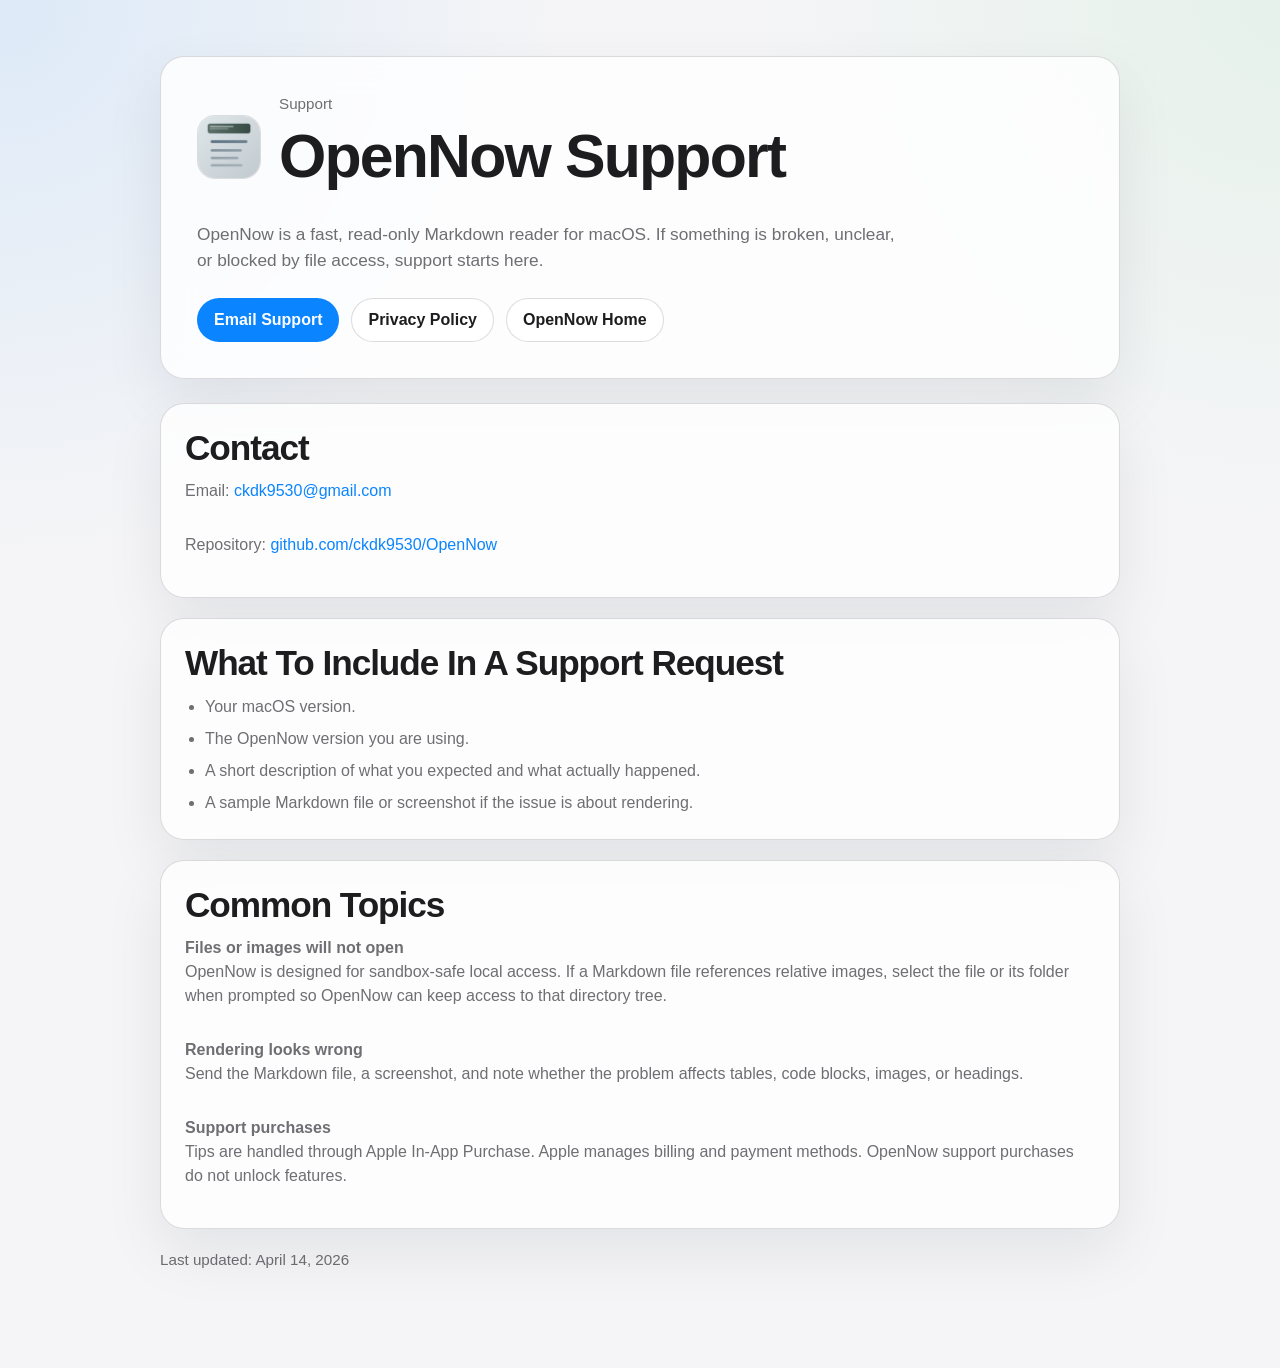
==== docs/support/index.html @ 99e17830 "docs: add app store support pages" ====
<!DOCTYPE html>
<html lang="en">
<head>
  <meta charset="utf-8">
  <meta name="viewport" content="width=device-width, initial-scale=1">
  <title>OpenNow Support</title>
  <meta name="description" content="Support information for OpenNow.">
  <link rel="stylesheet" href="../site.css">
</head>
<body>
  <main class="page">
    <section class="card hero">
      <div class="hero-top">
        <div class="app-icon">
          <img src="../open-now-icon-draft-v20-128.png" alt="OpenNow icon">
        </div>
        <div>
          <p class="eyebrow">Support</p>
          <h1>OpenNow Support</h1>
        </div>
      </div>
      <p class="lede">
        OpenNow is a fast, read-only Markdown reader for macOS. If something is broken, unclear,
        or blocked by file access, support starts here.
      </p>
      <div class="actions">
        <a class="button primary" href="mailto:ckdk9530@gmail.com">Email Support</a>
        <a class="button" href="../privacy/">Privacy Policy</a>
        <a class="button" href="../">OpenNow Home</a>
      </div>
    </section>

    <section class="section card panel">
      <h2>Contact</h2>
      <div class="stack muted">
        <p>Email: <a href="mailto:ckdk9530@gmail.com">ckdk9530@gmail.com</a></p>
        <p>Repository: <a href="https://github.com/ckdk9530/OpenNow">github.com/ckdk9530/OpenNow</a></p>
      </div>
    </section>

    <section class="section card panel">
      <h2>What To Include In A Support Request</h2>
      <ul class="muted">
        <li>Your macOS version.</li>
        <li>The OpenNow version you are using.</li>
        <li>A short description of what you expected and what actually happened.</li>
        <li>A sample Markdown file or screenshot if the issue is about rendering.</li>
      </ul>
    </section>

    <section class="section card panel">
      <h2>Common Topics</h2>
      <div class="stack muted">
        <p><strong>Files or images will not open</strong><br>OpenNow is designed for sandbox-safe local access. If a Markdown file references relative images, select the file or its folder when prompted so OpenNow can keep access to that directory tree.</p>
        <p><strong>Rendering looks wrong</strong><br>Send the Markdown file, a screenshot, and note whether the problem affects tables, code blocks, images, or headings.</p>
        <p><strong>Support purchases</strong><br>Tips are handled through Apple In-App Purchase. Apple manages billing and payment methods. OpenNow support purchases do not unlock features.</p>
      </div>
    </section>

    <p class="footer">Last updated: April 14, 2026</p>
  </main>
</body>
</html>
---- docs/site.css ----
:root {
  color-scheme: light dark;
  --bg: #f5f5f7;
  --card: rgba(255, 255, 255, 0.8);
  --text: #1d1d1f;
  --muted: #6e6e73;
  --line: rgba(60, 60, 67, 0.18);
  --accent: #0a84ff;
  --shadow: 0 24px 60px rgba(15, 23, 42, 0.08);
  --radius: 24px;
}

@media (prefers-color-scheme: dark) {
  :root {
    --bg: #111214;
    --card: rgba(28, 28, 30, 0.86);
    --text: #f5f5f7;
    --muted: #a1a1a6;
    --line: rgba(84, 84, 88, 0.45);
    --accent: #4da3ff;
    --shadow: 0 24px 60px rgba(0, 0, 0, 0.28);
  }
}

* {
  box-sizing: border-box;
}

html {
  font: 16px/1.5 -apple-system, BlinkMacSystemFont, "SF Pro Text", "Helvetica Neue", sans-serif;
  background: var(--bg);
  color: var(--text);
}

body {
  margin: 0;
  min-height: 100vh;
  background:
    radial-gradient(circle at top left, rgba(10, 132, 255, 0.10), transparent 30%),
    radial-gradient(circle at top right, rgba(52, 199, 89, 0.08), transparent 28%),
    var(--bg);
}

a {
  color: var(--accent);
  text-decoration: none;
}

a:hover {
  text-decoration: underline;
}

.page {
  width: min(960px, calc(100vw - 32px));
  margin: 0 auto;
  padding: 56px 0 80px;
}

.card {
  background: var(--card);
  border: 1px solid var(--line);
  border-radius: var(--radius);
  box-shadow: var(--shadow);
  backdrop-filter: blur(24px);
}

.hero {
  padding: 36px;
}

.hero-top {
  display: flex;
  align-items: center;
  gap: 18px;
  margin-bottom: 20px;
}

.app-icon {
  width: 64px;
  height: 64px;
  border-radius: 18px;
  border: 1px solid var(--line);
  overflow: hidden;
  flex: 0 0 auto;
  background: rgba(255, 255, 255, 0.7);
}

.app-icon img {
  display: block;
  width: 100%;
  height: 100%;
}

.eyebrow {
  margin: 0 0 6px;
  color: var(--muted);
  font-size: 0.95rem;
}

h1, h2, h3 {
  margin: 0 0 12px;
  line-height: 1.12;
  letter-spacing: -0.03em;
}

h1 {
  font-size: clamp(2.2rem, 5vw, 3.8rem);
}

h2 {
  font-size: clamp(1.65rem, 3vw, 2.2rem);
}

h3 {
  font-size: 1.1rem;
}

p {
  margin: 0 0 16px;
}

.lede {
  max-width: 700px;
  font-size: 1.08rem;
  color: var(--muted);
}

.actions {
  display: flex;
  flex-wrap: wrap;
  gap: 12px;
  margin-top: 24px;
}

.button {
  display: inline-flex;
  align-items: center;
  justify-content: center;
  min-height: 44px;
  padding: 0 16px;
  border-radius: 999px;
  border: 1px solid var(--line);
  background: rgba(255, 255, 255, 0.72);
  color: var(--text);
  font-weight: 600;
}

.button.primary {
  background: var(--accent);
  border-color: transparent;
  color: white;
}

@media (prefers-color-scheme: dark) {
  .button {
    background: rgba(58, 58, 60, 0.8);
  }
}

.grid {
  display: grid;
  grid-template-columns: repeat(auto-fit, minmax(240px, 1fr));
  gap: 16px;
  margin-top: 20px;
}

.panel {
  padding: 24px;
}

.muted {
  color: var(--muted);
}

.list,
.stack {
  display: grid;
  gap: 14px;
}

.section {
  margin-top: 24px;
}

.section + .section {
  margin-top: 20px;
}

.footer {
  margin-top: 20px;
  color: var(--muted);
  font-size: 0.95rem;
}

.inline-code {
  display: inline-block;
  padding: 2px 8px;
  border-radius: 999px;
  background: rgba(120, 120, 128, 0.12);
  font-family: ui-monospace, SFMono-Regular, Menlo, Monaco, monospace;
  font-size: 0.92em;
}

ul {
  margin: 0;
  padding-left: 20px;
}

li + li {
  margin-top: 8px;
}
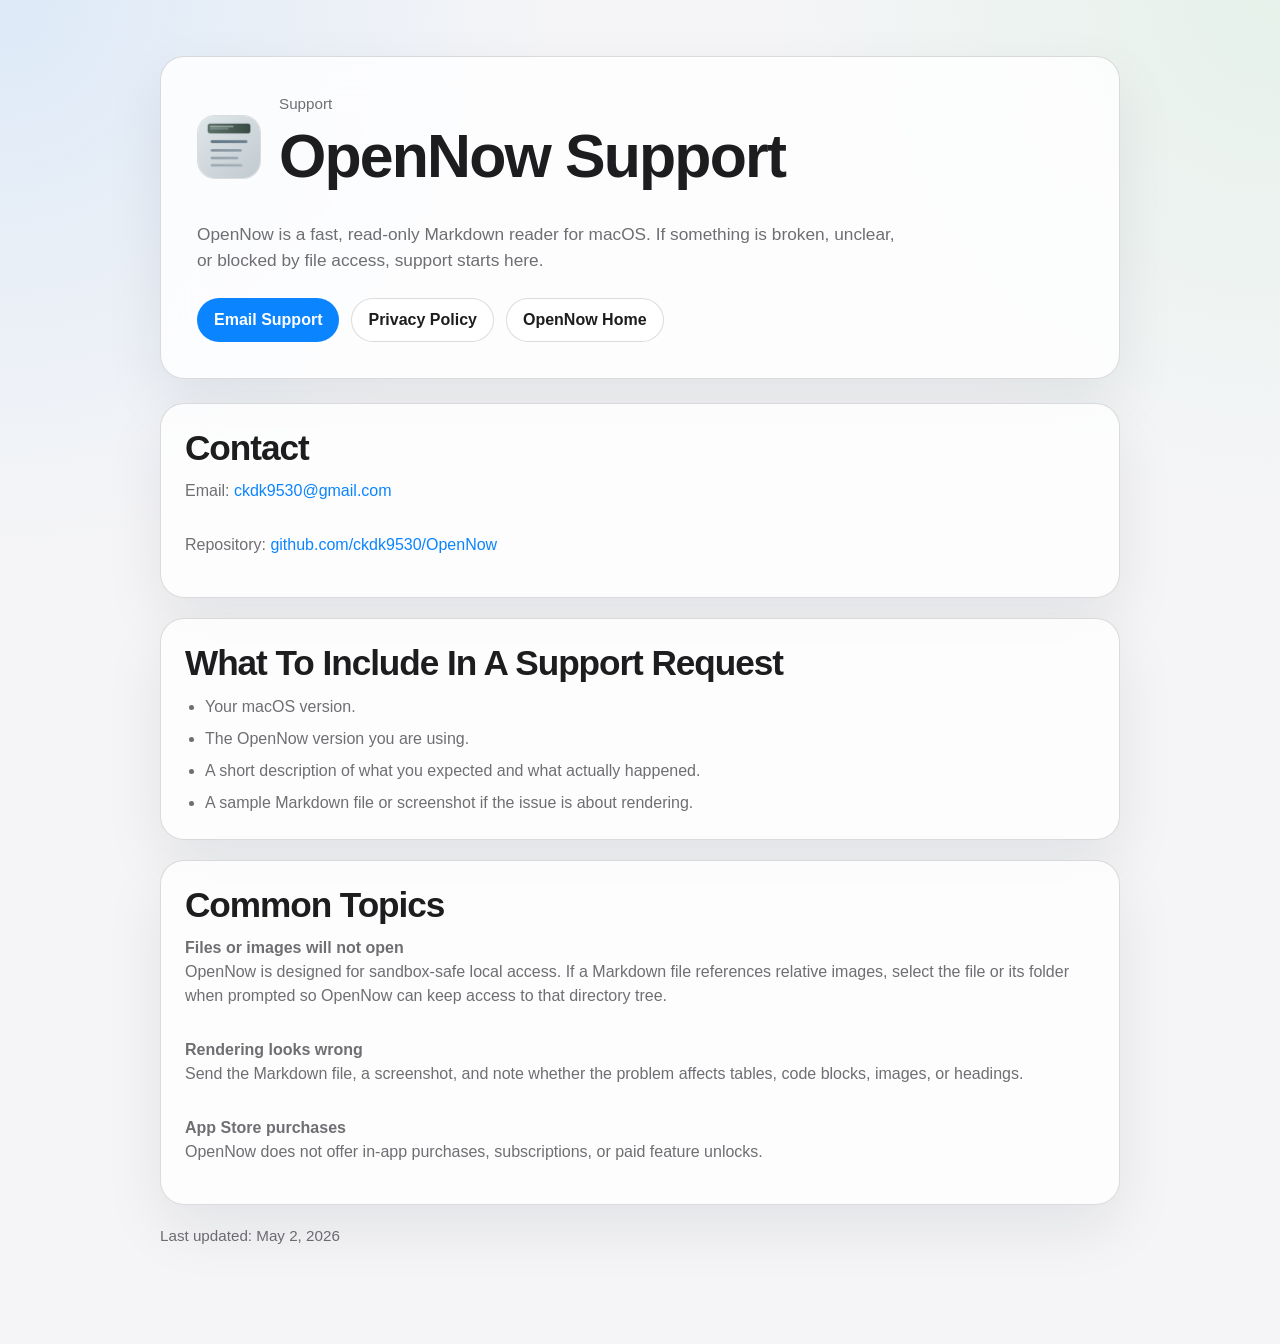
==== commit 1f2c1b58: "Remove in-app purchases" ====
--- a/docs/support/index.html
+++ b/docs/support/index.html
@@ -53,11 +53,11 @@
       <div class="stack muted">
         <p><strong>Files or images will not open</strong><br>OpenNow is designed for sandbox-safe local access. If a Markdown file references relative images, select the file or its folder when prompted so OpenNow can keep access to that directory tree.</p>
         <p><strong>Rendering looks wrong</strong><br>Send the Markdown file, a screenshot, and note whether the problem affects tables, code blocks, images, or headings.</p>
-        <p><strong>Support purchases</strong><br>Tips are handled through Apple In-App Purchase. Apple manages billing and payment methods. OpenNow support purchases do not unlock features.</p>
+        <p><strong>App Store purchases</strong><br>OpenNow does not offer in-app purchases, subscriptions, or paid feature unlocks.</p>
       </div>
     </section>
 
-    <p class="footer">Last updated: April 14, 2026</p>
+    <p class="footer">Last updated: May 2, 2026</p>
   </main>
 </body>
 </html>
